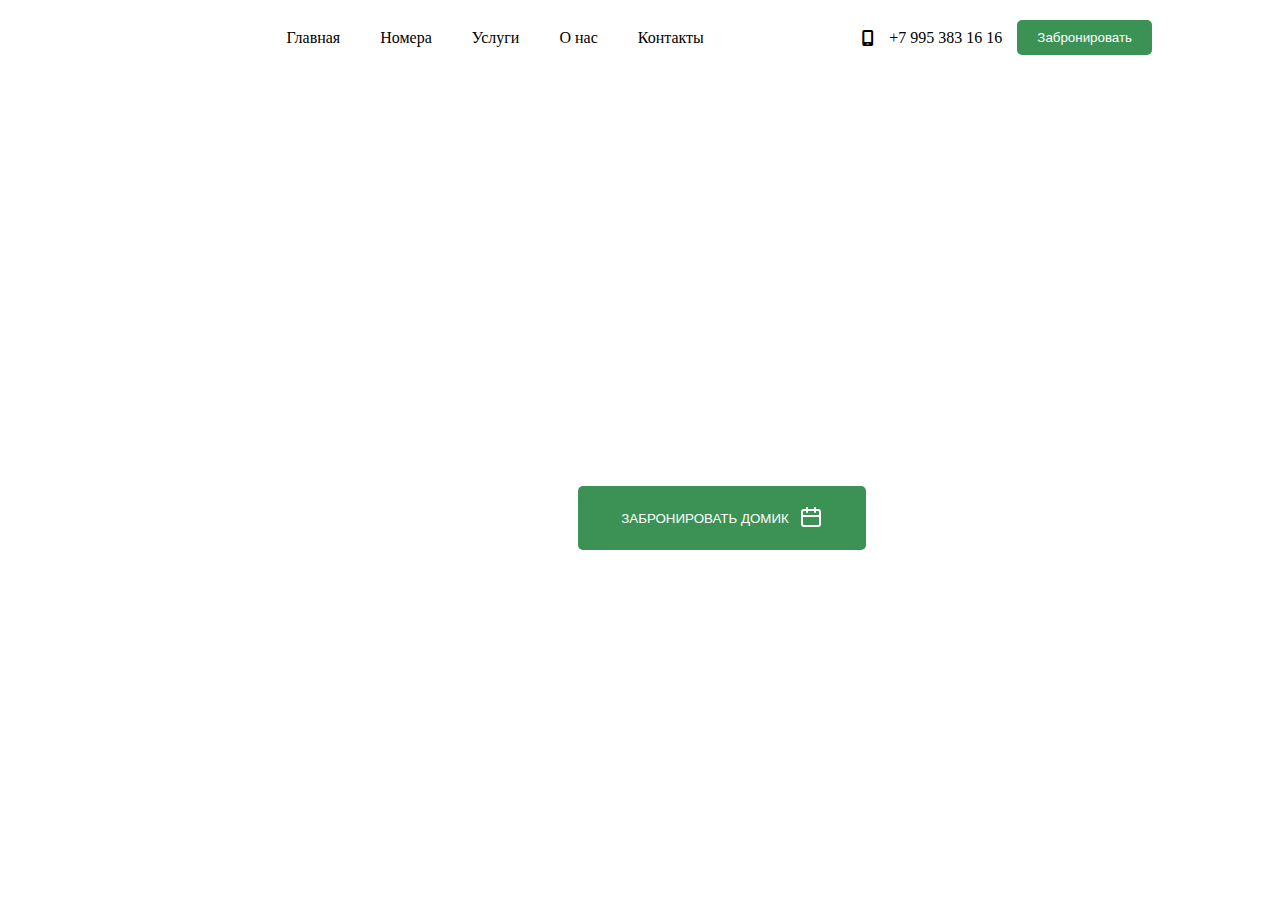
==== index.html @ e0c74c8b "create new bri-village project" ====
<!DOCTYPE html>
<html lang="en">
<head>
    <meta charset="UTF-8">
    <meta name="viewport" content="width=device-width, initial-scale=1.0">
    <link rel="stylesheet" href="style.css">
    <link rel="stylesheet" href="https://cdnjs.cloudflare.com/ajax/libs/font-awesome/6.7.2/css/all.min.css" integrity="sha512-Evv84Mr4kqVGRNSgIGL/F/aIDqQb7xQ2vcrdIwxfjThSH8CSR7PBEakCr51Ck+w+/U6swU2Im1vVX0SVk9ABhg==" crossorigin="anonymous" referrerpolicy="no-referrer" />
    <title>Document</title>
</head>
<body>
    <header>
        <div class="logo">
            <img src="./assets/images/image 3.png" alt="">
        </div>
        <ul>
           <a href=""> <li>Главная</li></a>
            <a href=""><li>Номера</li></a>
            <a href=""><li>Услуги</li></a>
            <a href=""><li>О нас</li></a>
            <a href=""><li>Контакты </li></a>
        </ul>
        <div class="number">
            <i class="fa-solid fa-mobile-screen"></i>
            <p>+7 995 383 16 16</p>
            <button>Забронировать</button>
        </div>
    </header>
    <div class="rasm">
        <h1>Глэмпинг в Казани</h1>
        <h3>на холмистых склонах в окружении соснового бора с красивым голубым небом</h3>
        <button class="btn">
            ЗАБРОНИРОВАТЬ ДОМИК
            <svg xmlns="http://www.w3.org/2000/svg" width="24" height="24" viewBox="0 0 24 24" fill="none" stroke="currentColor" stroke-width="2" stroke-linecap="round" stroke-linejoin="round">
              <rect x="3" y="4" width="18" height="16" rx="2"></rect>
              <line x1="16" y1="2" x2="16" y2="6"></line>
              <line x1="8" y1="2" x2="8" y2="6"></line>
              <line x1="3" y1="10" x2="21" y2="10"></line>
            </svg>
          </button>
    </div>
    
</body>
</html>
---- style.css ----
*{
    padding: 0;
    margin: 0;
    box-sizing: border-box;
    list-style: none;
    text-decoration: none;
}
header{
    background-color: #FFFFFF;
    display: flex;
    justify-content: space-between;
    align-items: center;
    padding: 20px 10%;
}
ul{
    display: flex;
   gap: 40px;

}
ul li{
    color: black;
}
.number{
    display: flex;
    gap: 15px;
    align-items: center;
}
.number button{
    background-color: #3B9254;
    color: white;
    border: none;
    padding: 10px 20px;
    border-radius: 5px;

}
.rasm{
    background-image: url(./assets/images/main-pic-bg.png);
    border-radius: 30px;
    background-size: cover;
    height: 700px;
    color: white;
    padding: 280px 0 0 300px;
    margin-left: 10%;
    margin-right: 10%;
}
.rasm h1{
    font-size: 60px;
    font-weight: 700;
    padding-left: 50px;
    padding-top: 20px;
}
.btn{
    background-color: #3B9254;
    border: none;
    color: white;
    border-radius: 5px;
    width: 288px;
    height: 64px;
    display: flex;
    align-items: center;
    gap: 10px;
    justify-content: center ;
    margin-top: 20px;
    margin-left: 150px;
}
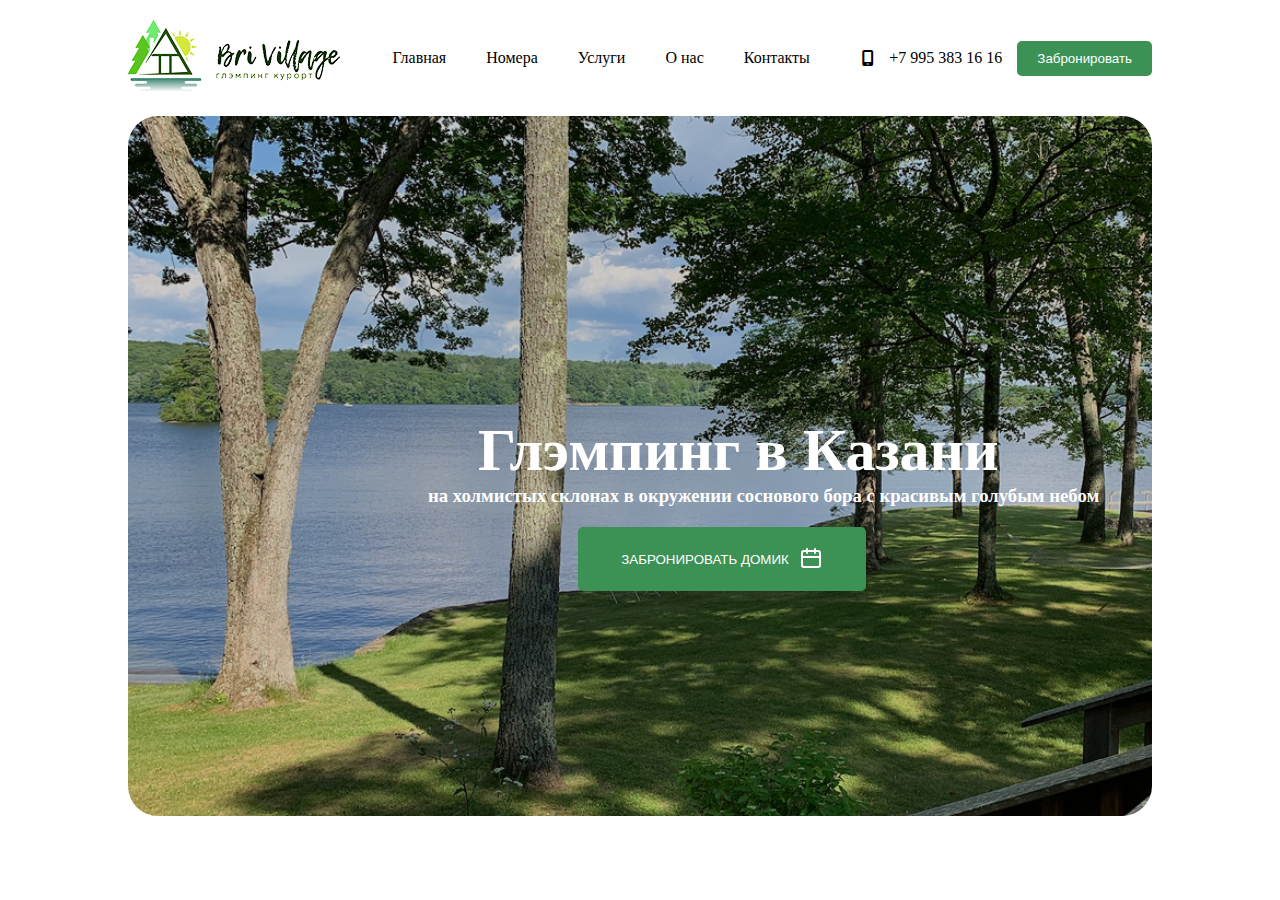
==== commit 0edeea06: "added new images" ====
--- a/index.html
+++ b/index.html
@@ -10,7 +10,7 @@
 <body>
     <header>
         <div class="logo">
-            <img src="./assets/images/image 3.png" alt="">
+            <img src="./assets/images/image 3 (1).png" alt="">
         </div>
         <ul>
            <a href=""> <li>Главная</li></a>
--- a/style.css
+++ b/style.css
@@ -34,7 +34,7 @@
 
 }
 .rasm{
-    background-image: url(./assets/images/main-pic-bg.png);
+    background-image: url(./assets/images/main-pic-bg\ \(1\).png);
     border-radius: 30px;
     background-size: cover;
     height: 700px;
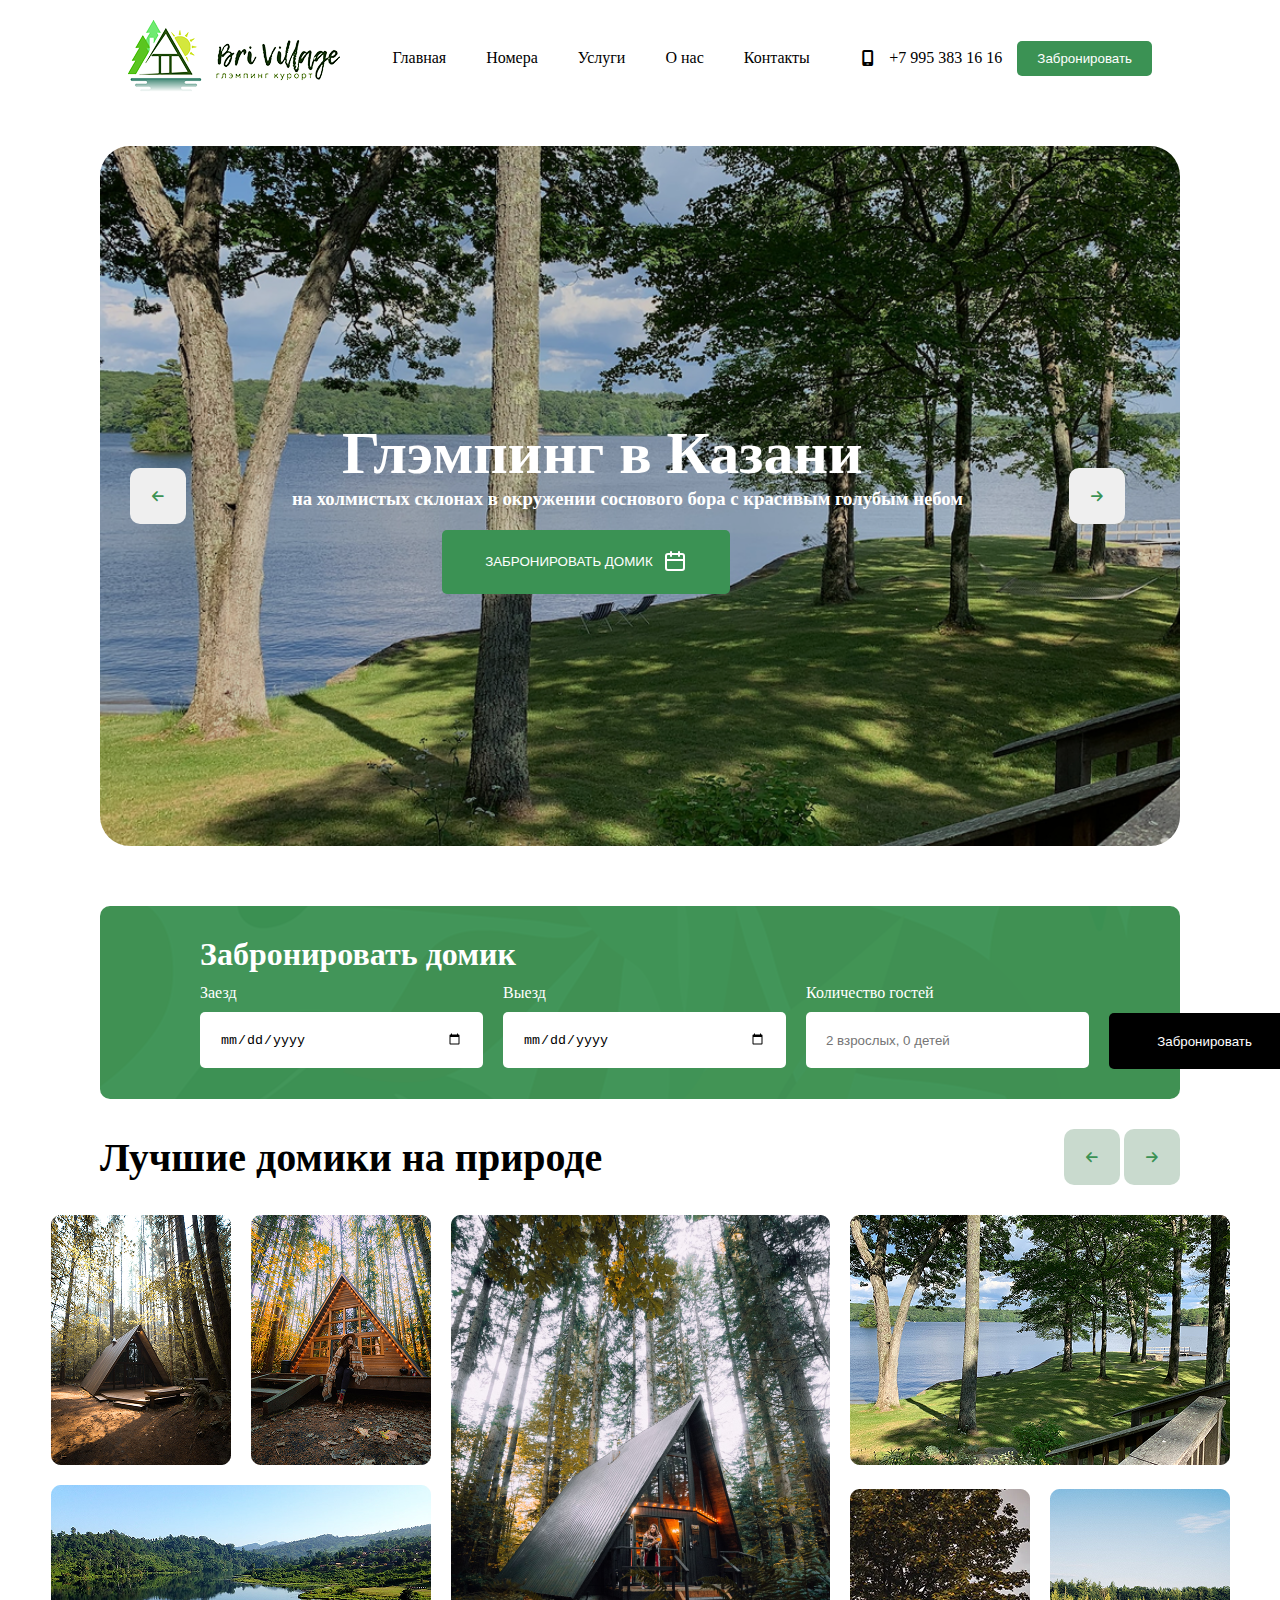
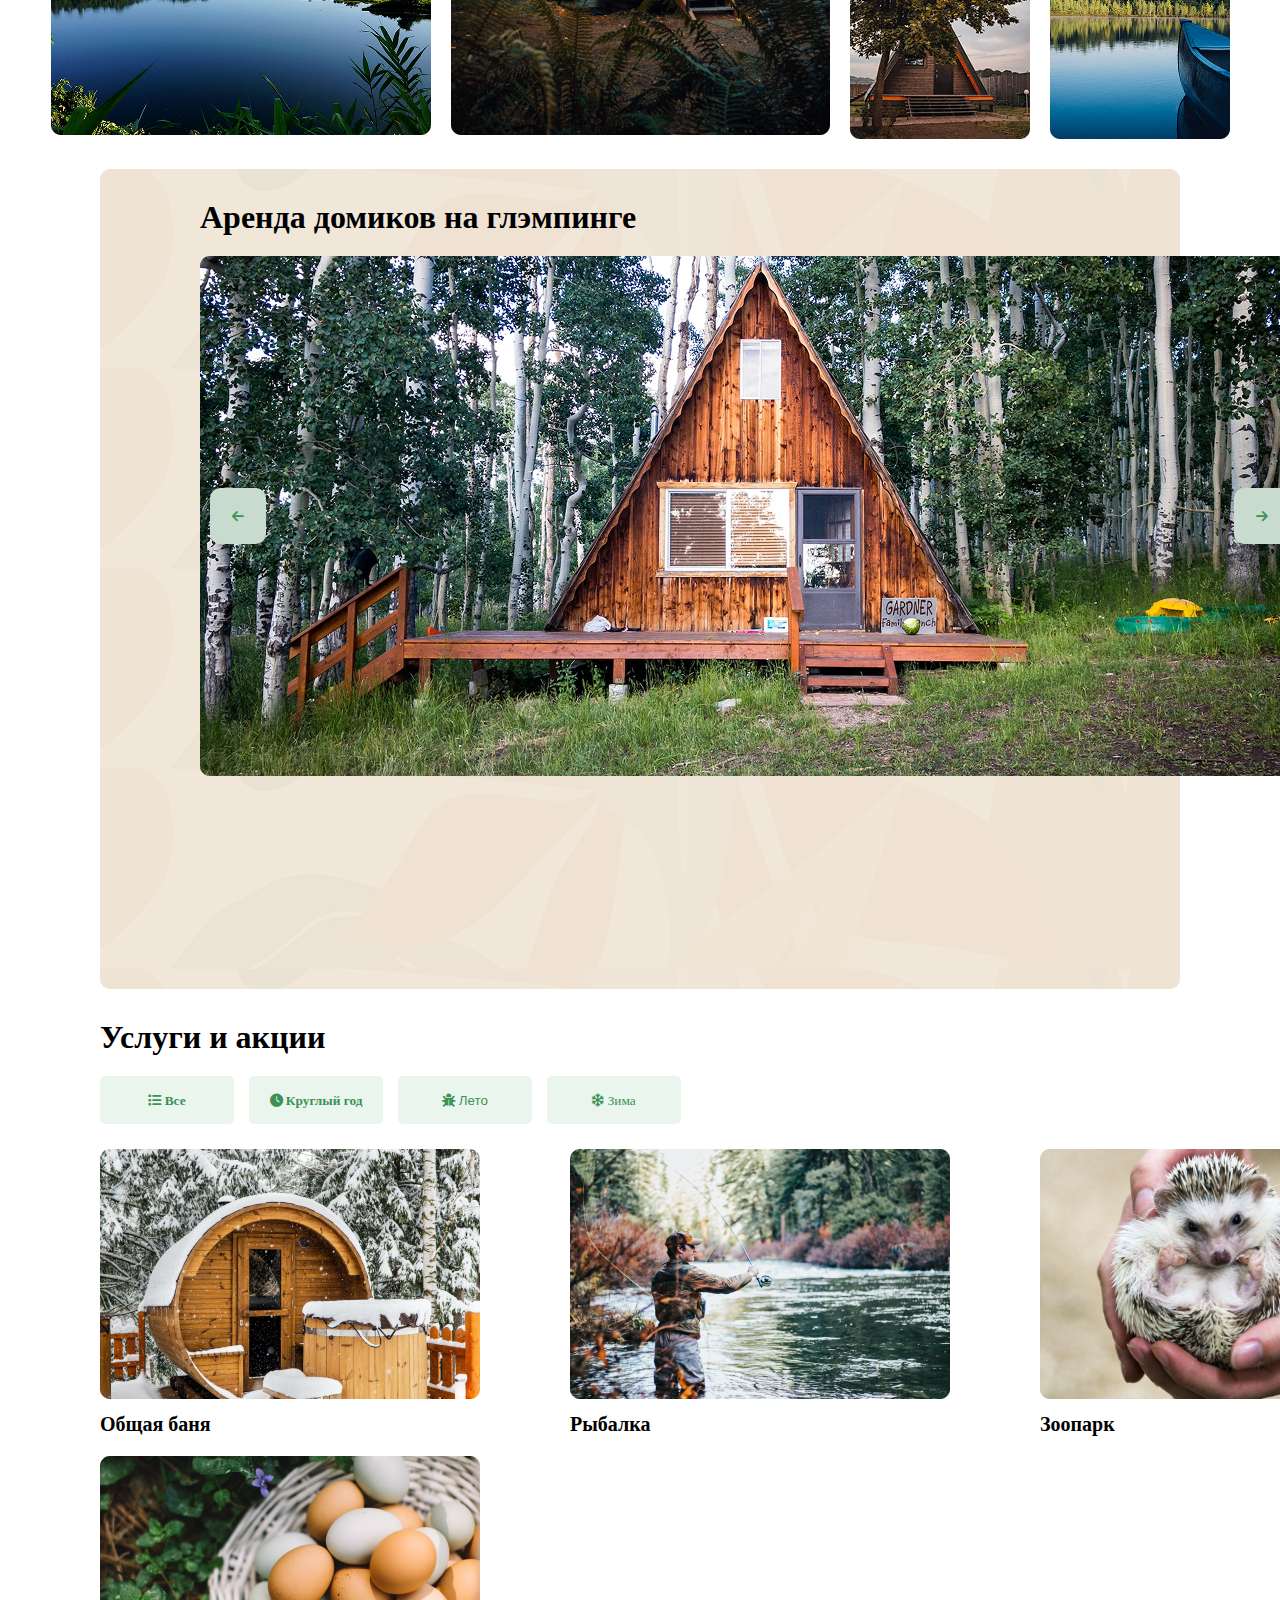
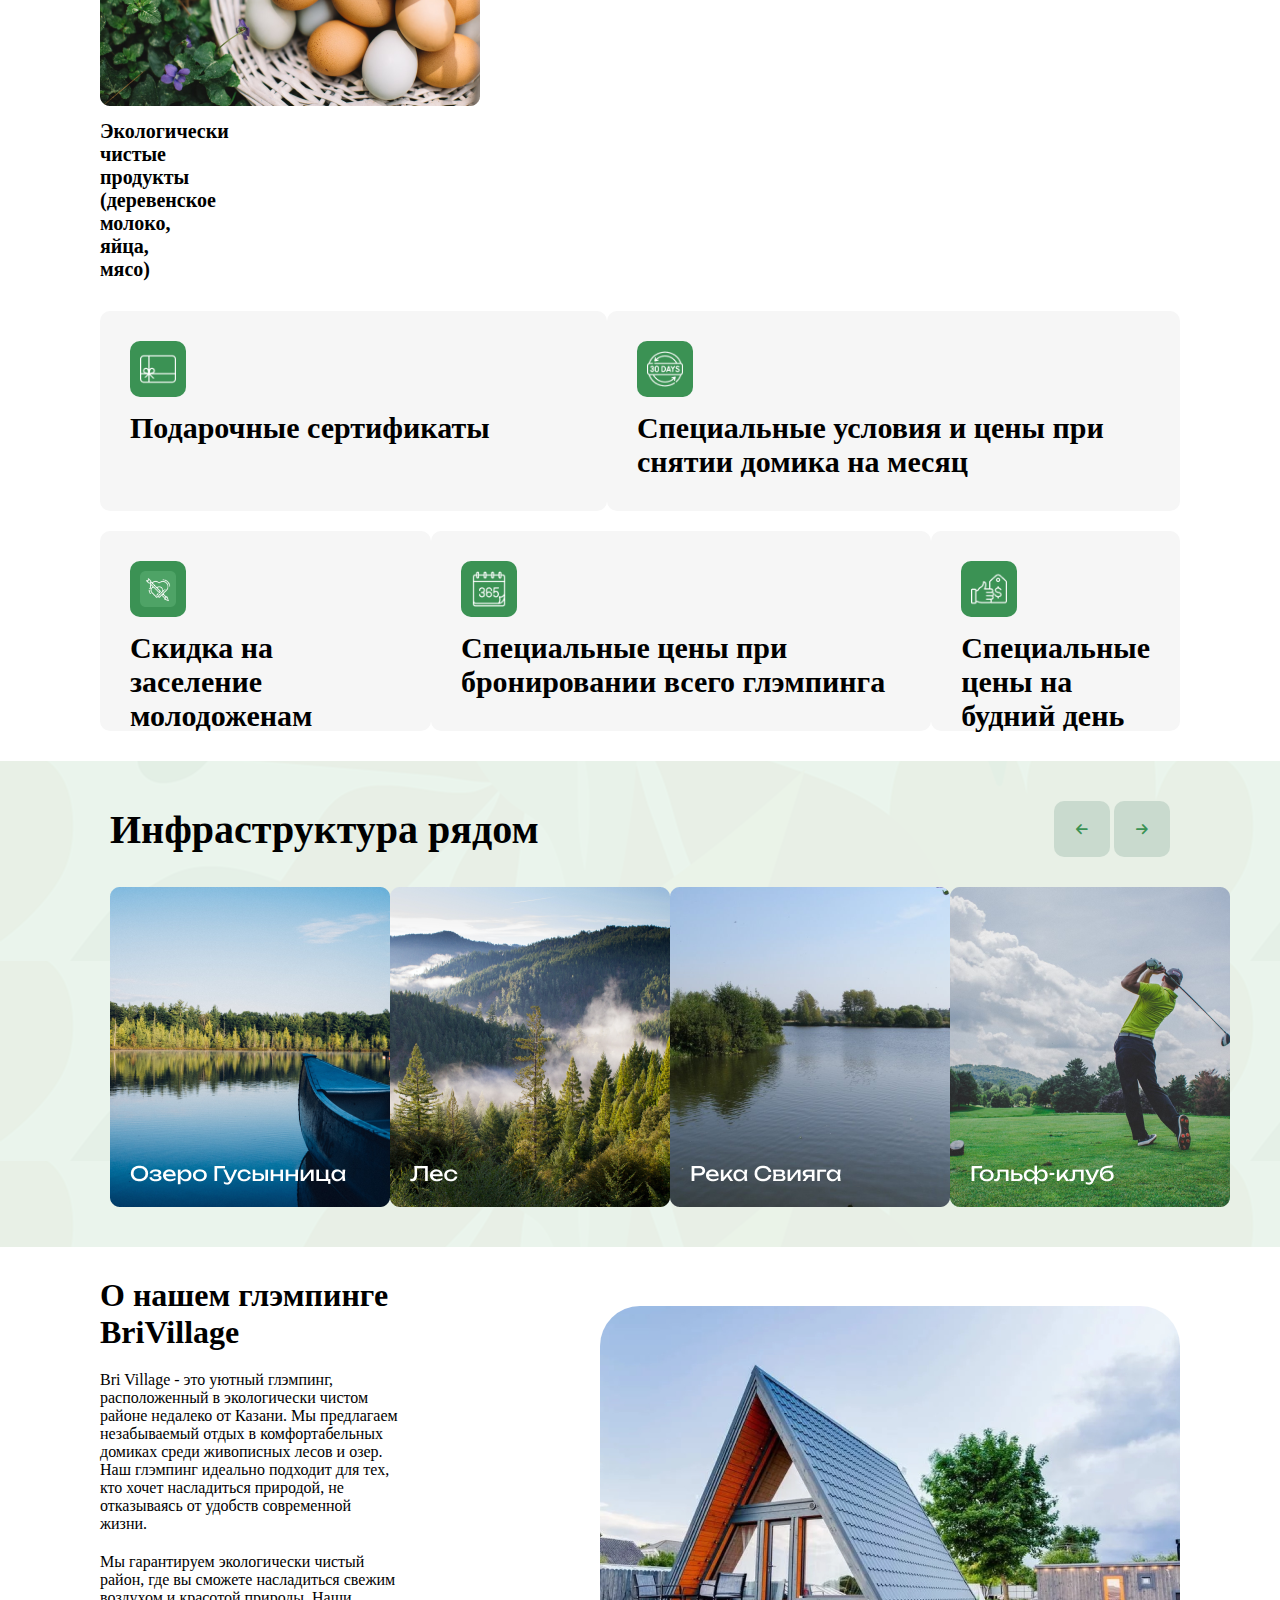
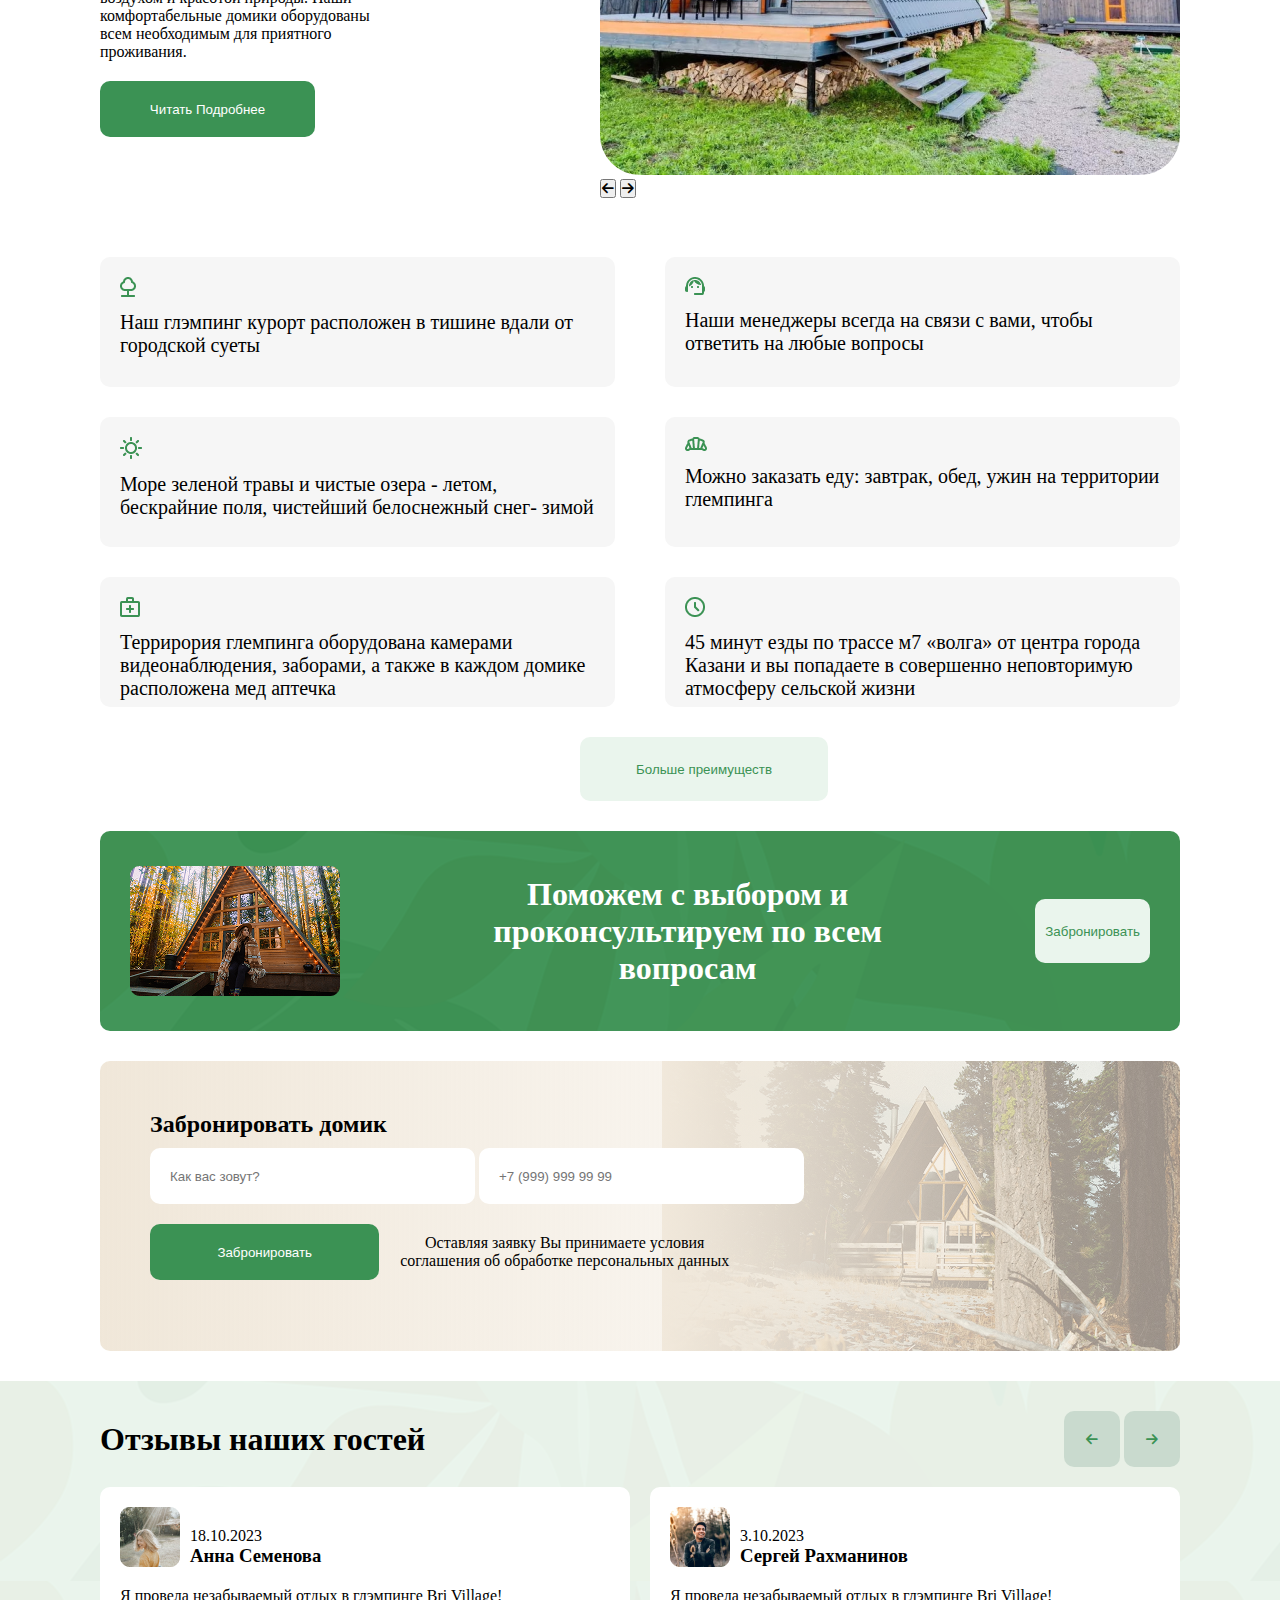
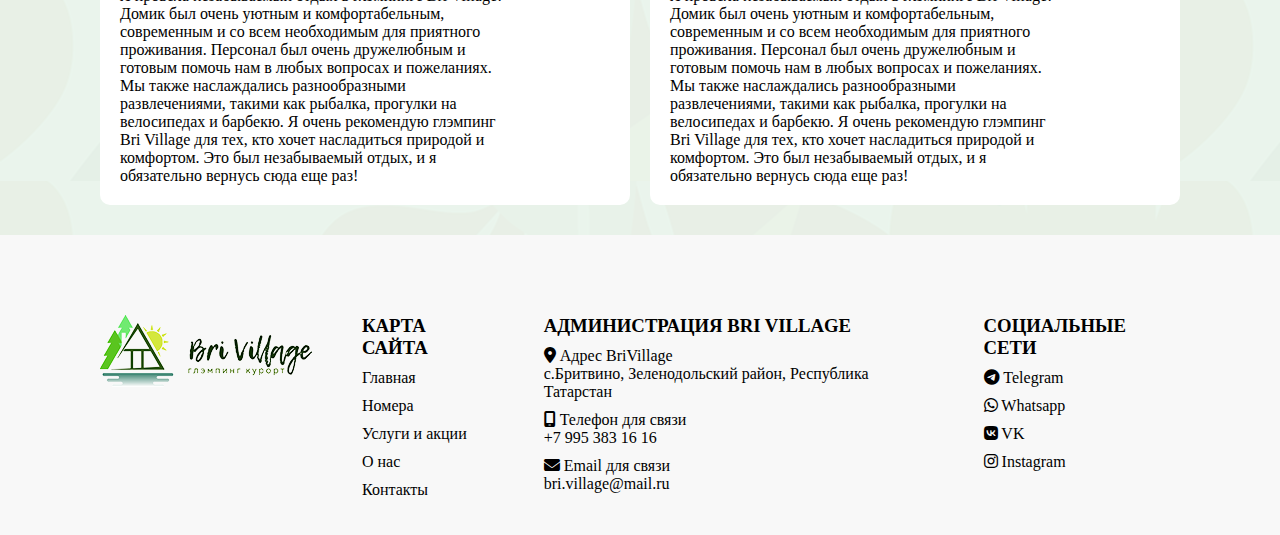
==== commit 19ce35d3: "added 4 pages" ====
--- a/index.html
+++ b/index.html
@@ -1,23 +1,37 @@
 <!DOCTYPE html>
 <html lang="en">
+
 <head>
     <meta charset="UTF-8">
     <meta name="viewport" content="width=device-width, initial-scale=1.0">
     <link rel="stylesheet" href="style.css">
-    <link rel="stylesheet" href="https://cdnjs.cloudflare.com/ajax/libs/font-awesome/6.7.2/css/all.min.css" integrity="sha512-Evv84Mr4kqVGRNSgIGL/F/aIDqQb7xQ2vcrdIwxfjThSH8CSR7PBEakCr51Ck+w+/U6swU2Im1vVX0SVk9ABhg==" crossorigin="anonymous" referrerpolicy="no-referrer" />
+    <link rel="stylesheet" href="https://cdnjs.cloudflare.com/ajax/libs/font-awesome/6.7.2/css/all.min.css"
+        integrity="sha512-Evv84Mr4kqVGRNSgIGL/F/aIDqQb7xQ2vcrdIwxfjThSH8CSR7PBEakCr51Ck+w+/U6swU2Im1vVX0SVk9ABhg=="
+        crossorigin="anonymous" referrerpolicy="no-referrer" />
     <title>Document</title>
 </head>
+
 <body>
     <header>
         <div class="logo">
             <img src="./assets/images/image 3 (1).png" alt="">
         </div>
         <ul>
-           <a href=""> <li>Главная</li></a>
-            <a href=""><li>Номера</li></a>
-            <a href=""><li>Услуги</li></a>
-            <a href=""><li>О нас</li></a>
-            <a href=""><li>Контакты </li></a>
+            <a href="">
+                <li>Главная</li>
+            </a>
+            <a href="./number.html">
+                <li>Номера</li>
+            </a>
+            <a href="./services.html">
+                <li>Услуги</li>
+            </a>
+            <a href="./about.html">
+                <li>О нас</li>
+            </a>
+            <a href="./contacts.html">
+                <li>Контакты </li>
+            </a>
         </ul>
         <div class="number">
             <i class="fa-solid fa-mobile-screen"></i>
@@ -25,19 +39,311 @@
             <button>Забронировать</button>
         </div>
     </header>
-    <div class="rasm">
-        <h1>Глэмпинг в Казани</h1>
-        <h3>на холмистых склонах в окружении соснового бора с красивым голубым небом</h3>
-        <button class="btn">
-            ЗАБРОНИРОВАТЬ ДОМИК
-            <svg xmlns="http://www.w3.org/2000/svg" width="24" height="24" viewBox="0 0 24 24" fill="none" stroke="currentColor" stroke-width="2" stroke-linecap="round" stroke-linejoin="round">
-              <rect x="3" y="4" width="18" height="16" rx="2"></rect>
-              <line x1="16" y1="2" x2="16" y2="6"></line>
-              <line x1="8" y1="2" x2="8" y2="6"></line>
-              <line x1="3" y1="10" x2="21" y2="10"></line>
-            </svg>
-          </button>
-    </div>
-    
+
+
+    <div class="nimadir">
+        <div class="rasm">
+            <button class="left"><i class="fa-solid fa-arrow-left"></i></button>
+
+            <div>
+                <h1>Глэмпинг в Казани</h1>
+                <h3>на холмистых склонах в окружении соснового бора с красивым голубым небом</h3>
+                <button class="btn">
+                    ЗАБРОНИРОВАТЬ ДОМИК
+                    <svg xmlns="http://www.w3.org/2000/svg" width="24" height="24" viewBox="0 0 24 24" fill="none"
+                        stroke="currentColor" stroke-width="2" stroke-linecap="round" stroke-linejoin="round">
+                        <rect x="3" y="4" width="18" height="16" rx="2"></rect>
+                        <line x1="16" y1="2" x2="16" y2="6"></line>
+                        <line x1="8" y1="2" x2="8" y2="6"></line>
+                        <line x1="3" y1="10" x2="21" y2="10"></line>
+                    </svg>
+                </button>
+            </div>
+
+            <button class="right"><i class="fa-solid fa-arrow-right"></i></button>
+
+        </div>
+    </div>
+    <div class="input">
+        <h1>Забронировать домик</h1>
+        <div class="inputs">
+
+            <div class="i1">
+                <p>Заезд</p>
+                <input type="date" name="" id="">
+            </div>
+            <div class="i2">
+                <p>Bыезд</p>
+                <input type="date" name="" id="">
+            </div>
+            <div class="i3">
+                <p>Количество гостей</p>
+                <input type="text" placeholder="2 взрослых, 0 детей" name="" id="">
+
+            </div>
+            <div class="button">
+                <button>Забронировать</button>
+            </div>
+
+        </div>
+    </div>
+    <div class="text">
+        <h1>Лучшие домики на природе</h1>
+        <div class="cards">
+            <button class="left1"><i class="fa-solid fa-arrow-left"></i></button>
+            <button class="right1"><i class="fa-solid fa-arrow-right"></i></button>
+        </div>
+
+    </div>
+    <div class="images">
+        <div class="first">
+            <div class="two">
+                <img src="./assets/images/Rectangle 2 (10).png" alt="">
+                <img src="./assets/images/Rectangle 2 (1).png" alt="">
+            </div>
+            <div class="two2">
+                <img src="./assets/images/Rectangle 2 (2).png" alt="">
+            </div>
+        </div>
+        <div class="second">
+            <img src="./assets/images/Photo (6).png" alt="">
+        </div>
+        <div class="third">
+            <img src="./assets/images/Rectangle 2 (3).png" alt="">
+            <div class="two1">
+                <img src="./assets/images/Rectangle 2 (4).png" alt="">
+                <img src="./assets/images/Rectangle 2 (5).png" alt="">
+            </div>
+        </div>
+    </div>
+    <div class="rent">
+        <h1>Аренда домиков на глэмпинге</h1>
+        <div class="house">
+            <button class="left1"><i class="fa-solid fa-arrow-left"></i></button>
+            <button class="right1"><i class="fa-solid fa-arrow-right"></i></button>
+        </div>
+    </div>
+    <div class="services">
+        <h1>Услуги и акции</h1>
+        <div class="tabs">
+            <div>
+                <button><i class="fa-solid fa-list"> Все</i></button>
+                <button><i class="fa-solid fa-clock"> Круглый год</i></button>
+                <button><i class="fa-solid fa-bug"></i> Лето</button>
+                <button><i class="fa-regular fa-snowflake"> Зима</i></button>
+            </div>
+        </div>
+        <div class="photos">
+            <div class="bir">
+                <img src="./assets/images/Photo (1).png" alt="">
+                <h3>Общая баня</h3>
+            </div>
+            <div class="ikki">
+                <img src="./assets/images/Photo (2).png" alt="">
+                <h3>Рыбалка</h3>
+            </div>
+            <div class="uch">
+                <img src="./assets/images/Photo (3).png" alt="">
+                <h3>Зоопарк</h3>
+            </div>
+
+        </div>
+        <div class="tort">
+            <img src="./assets/images/Photo (4).png" alt="">
+            <h3>Экологически чистые продукты (деревенское молоко, яйца, мясо)</h3>
+        </div>
+    </div>
+    <div class="boxes">
+        <div class="box1">
+            <div class="box2">
+                <img src="./assets/images/Mask group (6).png" alt="">
+                <h2>Подарочные сертификаты</h2>
+            </div>
+            <div class="box3">
+                <img src="./assets/images/Mask group (5).png" alt="">
+                <h2>Специальные условия и цены при снятии домика на месяц</h2>
+            </div>
+        </div>
+        <div class="box4">
+            <div class="box5">
+                <img src="./assets/images/Frame 73.png" alt="">
+                <h2>Скидка на заселение молодоженам</h2>
+            </div>
+            <div class="box6">
+                <img src="./assets/images/Mask group (7).png" alt="">
+                <h2>Специальные цены при бронировании всего глэмпинга</h2>
+            </div>
+            <div class="box7">
+                <img src="./assets/images/Mask group (8).png" alt="">
+                <h2>Специальные цены на будний день</h2>
+            </div>
+        </div>
+    </div>
+    <div class="main">
+        <div class="text">
+            <h1>Инфраструктура рядом</h1>
+            <div class="cards">
+                <button class="left1"><i class="fa-solid fa-arrow-left"></i></button>
+                <button class="right1"><i class="fa-solid fa-arrow-right"></i></button>
+            </div>
+        </div>
+        <div class="pictures">
+            <img src="./assets/images/Озеро Гусынница.png" alt="">
+            <img src="./assets/images/Frame 200.png" alt="">
+            <img src="./assets/images/Frame 201.png" alt="">
+            <img src="./assets/images/Frame 202.png" alt="">
+        </div>
+    </div>
+    <div class="about">
+        <div class="text11">
+            <h1>О нашем глэмпинге BriVillage</h1>
+            <p>Bri Village - это уютный глэмпинг, расположенный в экологически чистом районе недалеко от Казани. Мы
+                предлагаем незабываемый отдых в комфортабельных домиках среди живописных лесов и озер. Наш глэмпинг
+                идеально подходит для тех, кто хочет насладиться природой, не отказываясь от удобств современной
+                жизни.</p>
+            <p>
+                Мы гарантируем экологически чистый район, где вы сможете насладиться свежим воздухом и красотой
+                природы. Наши комфортабельные домики оборудованы всем необходимым для приятного проживания.
+            </p>
+            <button>Читать Подробнее</button>
+        </div>
+        <div class="back">
+            <img src="./assets/images/Photo.png" alt="">
+            <button class=""><i class="fa-solid fa-arrow-left"></i></button>
+            <button class=""><i class="fa-solid fa-arrow-right"></i></button>
+        </div>
+    </div>
+    </div>
+    <div class="advantages">
+        <div class="leaf">
+            <div class="Vector">
+                <img src="./assets/images/Vector.png" alt="">
+                <h2>Наш глэмпинг курорт расположен в тишине вдали от городской суеты</h2>
+            </div>
+            <div class="Vector1">
+                <img src="./assets/images/Vector (3).png" alt="">
+                <h2>Наши менеджеры всегда на связи с вами, чтобы ответить на любые вопросы</h2>
+            </div>
+        </div>
+        <div class="sun">
+            <div class="Vector2">
+                <img src="./assets/images/Vector (1).png" alt="">
+                <h2>Море зеленой травы и чистые озера - летом,
+                    бескрайние поля, чистейший белоснежный снег- зимой</h2>
+            </div>
+            <div class="Vector3">
+                <img src="./assets/images/Vector (4).png" alt="">
+                <h2>Можно заказать еду: завтрак, обед, ужин на территории глемпинга</h2>
+            </div>
+        </div>
+        <div class="camera">
+            <div class="Vector4">
+                <img src="./assets/images/Vector (2).png" alt="">
+                <h2>Террирория глемпинга оборудована камерами видеонаблюдения, заборами, а также в
+                    каждом домике расположена мед аптечка</h2>
+            </div>
+            <div class="Vector5">
+                <img src="./assets/images/Vector (5).png" alt="">
+                <h2>45 минут езды по трассе м7 «волга» от центра города Казани и вы попадаете в совершенно неповторимую
+                    атмосферу сельской жизни</h2>
+            </div>
+        </div>
+        <button>Больше преимуществ</button>
+    </div>
+    <div class="book">
+        <img src="./assets/images/Rectangle 2 (7).png" alt="">
+        <h1>Поможем с выбором и проконсультируем по всем вопросам</h1>
+        <button>Забронировать</button>
+    </div>
+    <div class="bookhome">
+        <h2>Забронировать домик</h2>
+        <input type="text" placeholder="Как вас зовут?">
+        <input type="text" placeholder="+7 (999) 999 99 99">
+        <div class="input1">
+            <button>Забронировать</button>
+            <p>Оставляя заявку Вы принимаете условия соглашения об обработке
+                персональных данных</p>
+        </div>
+    </div>
+    <div>
+
+    </div>
+   <div class="people">
+    <div class="people1">
+        <div class="comments">
+            <h1>Отзывы наших гостей</h1>
+            <div class="cards">
+                <button class="left1"><i class="fa-solid fa-arrow-left"></i></button>
+                <button class="right1"><i class="fa-solid fa-arrow-right"></i></button>
+            </div>
+        </div>
+        <div class="comment">
+            <div class="girl1">
+                <div class="girl">
+                    <img src="./assets/images/Avatar (1).png" alt="">
+                    <div>
+                        <p>18.10.2023</p>
+                        <h3>Анна Семенова</h6>
+                    </div>
+                </div>
+                <p>Я провела незабываемый отдых в глэмпинге Bri Village! Домик был очень уютным и комфортабельным,
+                    современным и со всем необходимым для приятного проживания. Персонал был очень дружелюбным и готовым
+                    помочь нам в любых вопросах и пожеланиях. Мы также наслаждались разнообразными развлечениями, такими как
+                    рыбалка, прогулки на велосипедах и барбекю. Я очень рекомендую глэмпинг Bri Village для тех, кто хочет
+                    насладиться природой и комфортом. Это был незабываемый отдых, и я обязательно вернусь сюда еще раз!</p>
+            </div>
+            <div class="boy">
+                <div class="boy1">
+                    <img src="./assets/images/Avatar.png" alt="">
+                    <div>
+                        <p>3.10.2023</p>
+                        <h3>Сергей Рахманинов</h6>
+                    </div>
+                </div>
+                <p>Я провела незабываемый отдых в глэмпинге Bri Village! Домик был очень уютным и комфортабельным,
+                    современным и со всем необходимым для приятного проживания. Персонал был очень дружелюбным и готовым
+                    помочь нам в любых вопросах и пожеланиях. Мы также наслаждались разнообразными развлечениями, такими как
+                    рыбалка, прогулки на велосипедах и барбекю. Я очень рекомендую глэмпинг Bri Village для тех, кто хочет
+                    насладиться природой и комфортом. Это был незабываемый отдых, и я обязательно вернусь сюда еще раз!</p>
+            </div>
+        </div>
+    </div>
+   </div>
+   <footer >
+    <div>
+        <img src="./assets/images/image 3 (1).png" alt="">
+    </div>
+    <div class="map">
+        <h3>КАРТА САЙТА</h3>
+        <p>Главная</a>
+        <p>Номера</a>
+        <p>Услуги и акции</a>
+        <p>О нас</a><br>
+        <p>Контакты</a>
+    </div>
+    <div class="contacts">
+        <h3>АДМИНИСТРАЦИЯ BRI VILLAGE</h3>
+       <div>
+        <p> <i class="fa-solid fa-location-dot"></i> Адрес BriVillage</p>
+         <p>c.Бритвино, Зеленодольский район, Республика Татарстан</p>
+       </div>
+       <div>
+        <p> <i class="fa-solid fa-mobile-screen"></i> Телефон для связи</p>
+        <p>+7 995 383 16 16</p>
+       </div>
+        <div>
+            <p> <i class="fa-solid fa-envelope"></i> Email для связи</p>
+        <p>bri.village@mail.ru</p>
+        </div>
+    </div>
+    <div class="social-links">
+        <h3>СОЦИАЛЬНЫЕ СЕТИ</h3>
+        <p > <i class="fa-brands fa-telegram"></i> Telegram</a>
+        <p> <i class="fa-brands fa-whatsapp"></i> Whatsapp</a>
+        <p ><i class="fa-brands fa-vk"></i> VK</a>
+        <p><i class="fa-brands fa-instagram"></i> Instagram</a>
+    </div>
+</footer>
 </body>
+
 </html>--- a/style.css
+++ b/style.css
@@ -1,31 +1,36 @@
-*{
+* {
     padding: 0;
     margin: 0;
     box-sizing: border-box;
     list-style: none;
     text-decoration: none;
 }
-header{
+
+header {
     background-color: #FFFFFF;
     display: flex;
     justify-content: space-between;
     align-items: center;
     padding: 20px 10%;
 }
-ul{
-    display: flex;
-   gap: 40px;
-
-}
-ul li{
+
+ul {
+    display: flex;
+    gap: 40px;
+
+}
+
+ul li {
     color: black;
 }
-.number{
+
+.number {
     display: flex;
     gap: 15px;
     align-items: center;
 }
-.number button{
+
+.number button {
     background-color: #3B9254;
     color: white;
     border: none;
@@ -33,23 +38,31 @@
     border-radius: 5px;
 
 }
-.rasm{
-    background-image: url(./assets/images/main-pic-bg\ \(1\).png);
+
+.nimadir{
+    padding: 30px 100px;
+}
+
+.rasm {
+    background-image: url(./assets/images/main-pic-bg.png);
     border-radius: 30px;
     background-size: cover;
     height: 700px;
     color: white;
-    padding: 280px 0 0 300px;
-    margin-left: 10%;
-    margin-right: 10%;
-}
-.rasm h1{
+    display: flex;
+    align-items: center;
+    justify-content: space-between;
+    padding: 0 30px;
+}
+
+.rasm h1 {
     font-size: 60px;
     font-weight: 700;
     padding-left: 50px;
     padding-top: 20px;
 }
-.btn{
+
+.btn {
     background-color: #3B9254;
     border: none;
     color: white;
@@ -57,9 +70,514 @@
     width: 288px;
     height: 64px;
     display: flex;
+    justify-content: center;
     align-items: center;
     gap: 10px;
-    justify-content: center ;
+    /* padding: 10px 20px; */
     margin-top: 20px;
     margin-left: 150px;
 }
+
+.left {
+    width: 56px;
+    height: 56px;
+    border: none;
+    border-radius: 10px;
+    color: #3B9254;
+    margin-right: px;
+}
+
+.right {
+    width: 56px;
+    height: 56px;
+    border: none;
+    border-radius: 10px;
+    color: #3B9254;
+    margin-right: 25px;
+}
+.i3 input{
+    color: #3B9254;
+}
+.input{
+    padding: 30px 100px;
+    background-color: #3B9254;
+}
+.button button{
+    width: 191px;
+    height: 56px;
+   border: none;
+    background-color:black;
+    color: white;
+    border-radius: 5px;
+    margin-top: 30px;
+}
+.input h1{
+    margin-bottom: 10px;
+}
+.inputs input{
+    width: 283px;
+    height: 56px;
+    border: none;
+    border-radius: 5px;
+    padding: 20px;
+    margin-top: 10px;
+}
+.inputs{
+    display: flex;
+    align-items: center;
+    gap: 20px;
+}
+.input{
+    color: #FFFFFF;
+    margin: 30px 100px;
+    border-radius: 10px;
+    background-image: url(./assets/images/Asset\ 1\ 1.png);
+}
+.left1{
+    width: 56px;
+    height: 56px;
+    border: none;
+    border-radius: 10px;
+    background-color: #C9DACE;
+    color: #3B9254;
+    transition: all 0.5s;
+}
+.left1:hover{
+    background-color: #3B9254;
+    color: white;
+}
+.right1{
+    width: 56px;
+    height: 56px;
+    border: none;
+    border-radius: 10px;
+    background-color: #C9DACE;
+    color: #3B9254;
+    transition: all 0.5s;
+}
+.right1:hover{
+    background-color: #3B9254;
+    color: white;
+}
+.text{
+ margin: 30px 100px;
+ display: flex;
+ align-items: center;
+ justify-content: space-between;
+}
+.text h1{
+    font-size: 40px;
+    font-weight: 700;
+}
+.images{
+    display: flex;
+    align-items: center;
+    justify-content: center;
+    gap: 20px;
+    margin: 30px 100px;
+}
+.two{
+    display: flex;
+    gap: 20px;
+}
+.two2{
+    padding-top:20px ;
+}
+.two1{
+    display: flex;
+    gap: 20px;
+    padding-top:20px ;
+}
+.rent{
+    height: 820px;
+    background-image: url(./assets/images/Asset\ 1\ 1.png);
+    background-color:#F0E7D9;
+    border-radius: 10px;
+    margin: 30px 100px;
+    padding: 30px 100px;
+}
+.house{
+    background-image: url(./assets/images/Rectangle\ 2\ \(6\).png);
+    background-size: cover;
+    width: 1100px;
+    height: 520px;
+    margin-top: 20px;
+    display: flex;
+    align-items: center;
+    justify-content: space-between;
+    padding: 0 10px;
+}
+.services{
+  margin: 30px 100px;
+  
+}
+.tabs button{
+    width: 134px;
+    height: 48px;
+    border: none;
+    background-color:#EAF5ED;
+    color: #3B9254;
+    border-radius: 5px;
+    margin-top: 20px;
+    transition: all 0.5s;
+}
+.tabs div{
+    display: flex;
+    gap: 15px;
+}
+.tabs button:hover{
+    background-color: #3B9254;
+    color:  #EAF5ED;    
+} 
+.photos{
+    display: flex;
+    gap: 90px;
+    margin-top: 25px;
+}
+.photos h3{
+    font-size: 20px;
+    font-weight: 700;
+    margin-top: 10px;
+}
+.tort{
+    margin-top: 20px;
+}
+.tort h3{
+    font-size: 20px;
+    font-weight: 700;
+    margin-top: 10px;
+    margin-right: 1000px;
+}
+.boxes img{
+    width: 56px;
+    height: 56px;
+    background-color: #3B9254;
+    padding: 10px;
+    border-radius: 10px;
+}
+.box1{
+    display: flex;
+    justify-content: space-between;
+    align-items: center;
+}
+.boxes{
+    /* display: flex;
+    align-items: center;
+    justify-content: space-between; */
+    margin: 30px 100px;
+    
+}
+.boxes h2{
+    font-size: 30px;
+    font-weight: 700;
+    margin-top: 10px;
+}
+.box2{
+    width: 600px;
+    height: 200px;
+    background-color: #F6F6F6;
+    border-radius: 10px;
+    padding: 30px;
+}
+.box3{
+    width: 680px;
+    height: 200px;
+    background-color: #F6F6F6;
+    border-radius: 10px;
+    padding: 30px;
+}
+.box4{
+    display: flex;
+    justify-content: space-between;
+    align-items: center;
+    margin-top: 20px;
+}
+.box5{
+    width: 380px;
+    height: 200px;
+    background-color: #F6F6F6;
+    border-radius: 10px;
+    padding: 30px;
+}
+.box6{
+    width: 580px;
+    height: 200px;
+    background-color: #F6F6F6;
+    border-radius: 10px;
+    padding: 30px;
+}
+.box7{
+    width: 280px;
+    height: 200px;
+    background-color: #F6F6F6;
+    border-radius: 10px;
+    padding: 30px;
+}
+.main{
+    background-image: url(./assets/images/Asset\ 1\ 1.png);
+    background-color: #EAF5ED;
+    padding: 10px;
+}
+.pictures{
+    display: flex;
+    align-items: center;
+    justify-content: space-between;
+    margin: 30px 100px;
+}
+
+.text11{
+    margin-right: 200px;
+    margin-bottom: 90px;
+}
+.about{
+    display: flex;
+    align-items: center;
+    /* justify-content: space-between; */
+    margin: 30px 100px;
+    /* gap: 20px; */
+}
+.back img{
+    /* width: 560px;
+    height: 460px; */
+    border-radius: 40px;
+}
+.text11 :nth-child(2){
+    margin-top: 20px;
+}
+.text11 :nth-child(3){
+    margin-top: 20px;
+}
+.text11 :nth-child(4){
+    margin-top: 20px;
+    border: none;
+    border-radius: 10px;
+    background-color: #3B9254;
+    color: white;
+    width: 215px;
+    height: 56px;
+}
+.leaf{
+    display: flex;
+    align-items: center;
+    /* justify-content: space-between; */
+    margin: 30px 100px;
+    gap: 50px;
+}
+.Vector {
+    background-color: #F6F6F6;
+    border-radius:10px ;
+    width: 580px;
+    height: 130px;
+    padding: 20px;
+}
+.Vector h2 {
+    font-size: 20px;
+    font-weight: 300;
+    margin-top: 10px;
+}
+.Vector1{
+    background-color: #F6F6F6;
+    border-radius:10px ;
+    width: 580px;
+    height: 130px;
+    padding: 20px;
+}
+.Vector1 h2 {
+    font-size: 20px;
+    font-weight: 300;
+    margin-top: 10px;
+}
+.sun{
+    display: flex;
+    align-items: center;
+    /* justify-content: space-between; */
+    margin: 30px 100px;
+    gap: 50px;
+}
+.Vector2{
+    background-color: #F6F6F6;
+    border-radius:10px ;
+    width: 580px;
+    height: 130px;
+    padding: 20px;
+}
+.Vector2 h2 {
+    font-size: 20px;
+    font-weight: 300;
+    margin-top: 10px;
+}
+.Vector3{
+    background-color: #F6F6F6;
+    border-radius:10px ;
+    width: 580px;
+    height: 130px;
+    padding: 20px;
+}
+.Vector3 h2 {
+    font-size: 20px;
+    font-weight: 300;
+    margin-top: 10px;
+}
+.camera{
+    display: flex;
+    align-items: center;
+    /* justify-content: space-between; */
+    gap: 50px;
+    margin: 30px 100px;
+}
+.Vector4{
+    background-color: #F6F6F6;
+    border-radius:10px ;
+    width: 580px;
+    height: 130px;
+    padding: 20px;
+}
+.Vector4 h2 {
+    font-size: 20px;
+    font-weight: 300;
+    margin-top: 10px;
+}
+.Vector5{
+    background-color: #F6F6F6;
+    border-radius:10px ;
+    width: 580px;
+    height: 130px;
+    padding: 20px;
+}
+.Vector5 h2 {
+    font-size: 20px;
+    font-weight: 300;
+    margin-top: 10px;
+}
+.advantages button{
+    width: 248px;
+    height: 64px;
+    border: none;
+    border-radius: 10px;
+    background-color: #EAF5ED;
+    color: #3B9254;
+    margin-left: 580px;
+}
+.book{
+    display: flex;
+    align-items: center;
+    justify-content: space-between;
+    margin: 30px 100px;
+    height: 200px;
+    padding: 30px;
+    color: white;
+    gap: 100px;
+    text-align: center;
+    background-image: url(./assets/images/Asset\ 1\ 1.png);
+    border-radius: 10px;
+    background-color: #3B9254;
+}
+.book button{
+    width: 200px;
+    height: 64px;
+    border: none;
+    border-radius: 10px;
+    background-color: #EAF5ED;
+    color: #3B9254;
+}
+.bookhome{
+    margin: 30px 100px;
+    background:linear-gradient(to right, #F0E7D9 , rgba(255, 255, 255, 0.1) ), url(./assets/images/Rectangle\ 35.png);
+    background-repeat: no-repeat;
+    background-position: right;
+    height: 290px;
+    border-radius: 10px;
+    padding: 50px;
+}
+.bookhome input{
+    width: 325px;
+    height: 56px;
+    border: none;
+    border-radius: 10px;
+    padding: 20px;
+    margin-top: 10px;
+}
+.input1 button{
+    width: 425px;
+    height: 56px;
+    border: none;
+    border-radius: 10px;
+    color: #ffffff;
+    background-color: #3B9254;
+}
+.input1{
+    display: flex;
+    align-items: center;
+    /* justify-content: space-between; */
+    gap: 20px;
+    margin-top: 20px;
+}
+.input1 p{
+    text-align: center;
+    padding-right: 400px;
+}
+.people{
+    background-color: #EAF5ED;
+    background-image: url(./assets/images/Asset\ 1\ 1.png);
+    width: 100%;
+}
+.people1{
+    padding: 30px 100px;
+}
+.comments{
+    display: flex;
+    align-items: center;
+    justify-content: space-between;
+}
+.comment{
+    display: flex;
+    align-items: center;
+    gap: 20px;
+    margin-top: 20px;
+}
+.girl{
+    display: flex;
+    align-items: center;
+    gap: 10px;
+}
+.girl1 p{
+    margin-top: 20px;
+    margin-right: 100px;
+}
+.girl1{
+    background-color: white;
+    border-radius: 10px;
+    padding: 20px;
+}
+.boy{
+    background-color: white;
+    border-radius: 10px;
+    padding: 20px;
+}
+.boy p{
+    margin-top: 20px;
+    margin-right: 100px;
+}
+.boy1{
+    display: flex;
+    align-items: center;
+}
+.boy div{
+    gap:  10px;
+}
+footer  {
+    display: flex;
+    gap: 50px;
+    background-color: #F8F8F8;
+    height: 300px;
+    padding: 80px 100px;
+}
+.contacts div{
+    margin-top: 10px;
+}
+.map p{
+    margin-top: 10px;
+}
+.social-links p{
+    margin-top: 10px;
+}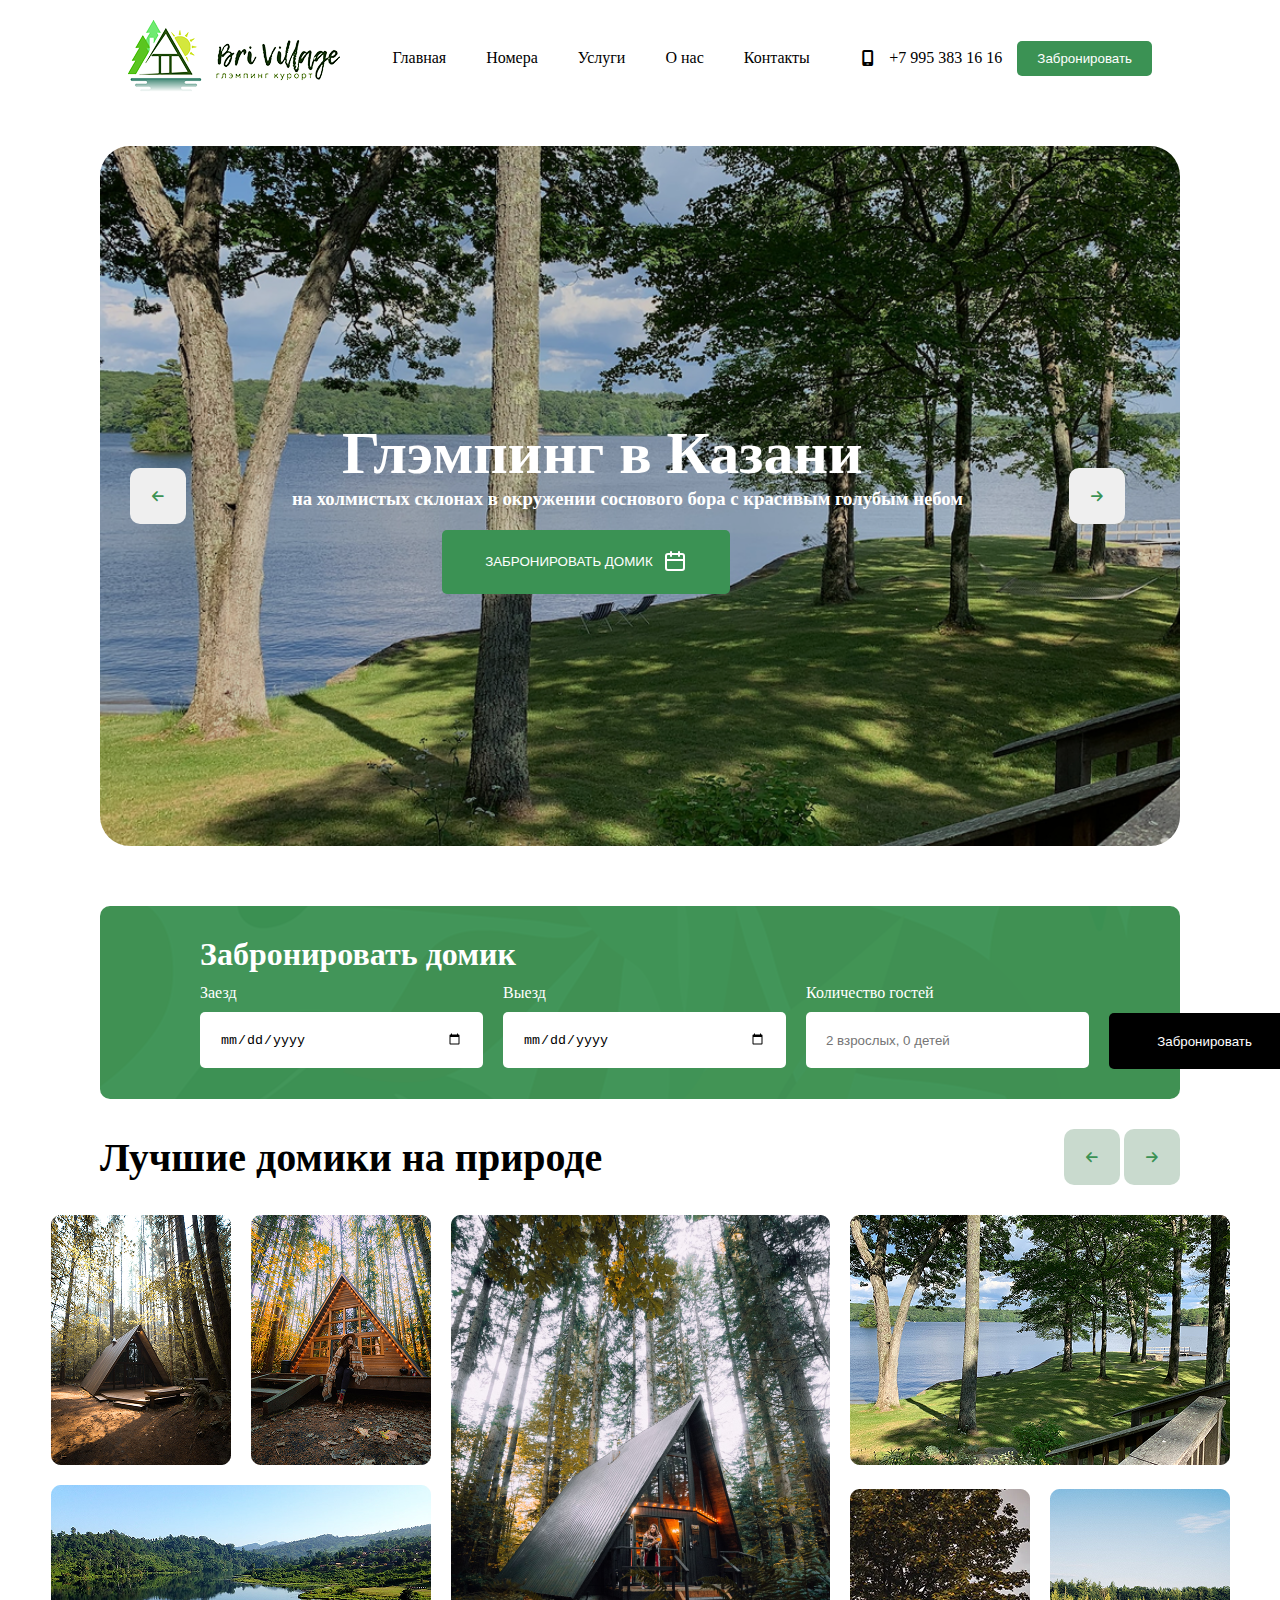
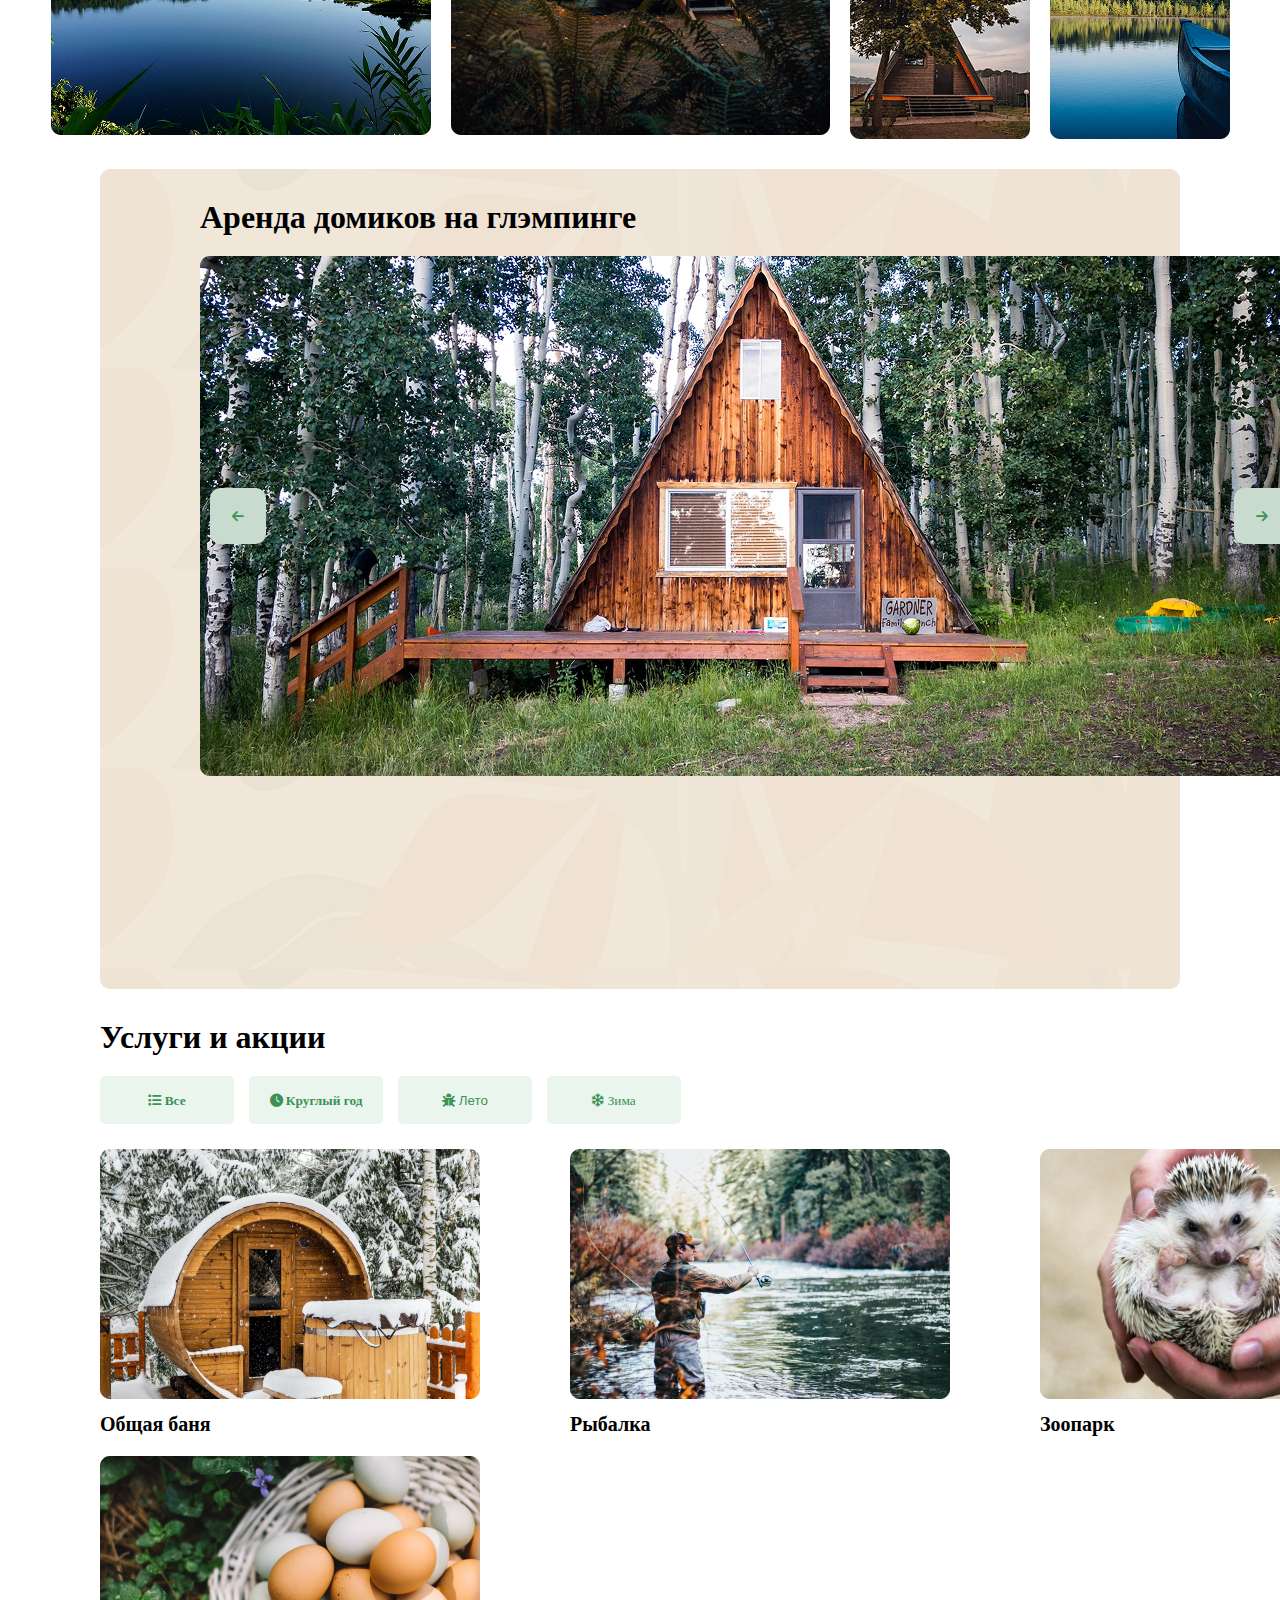
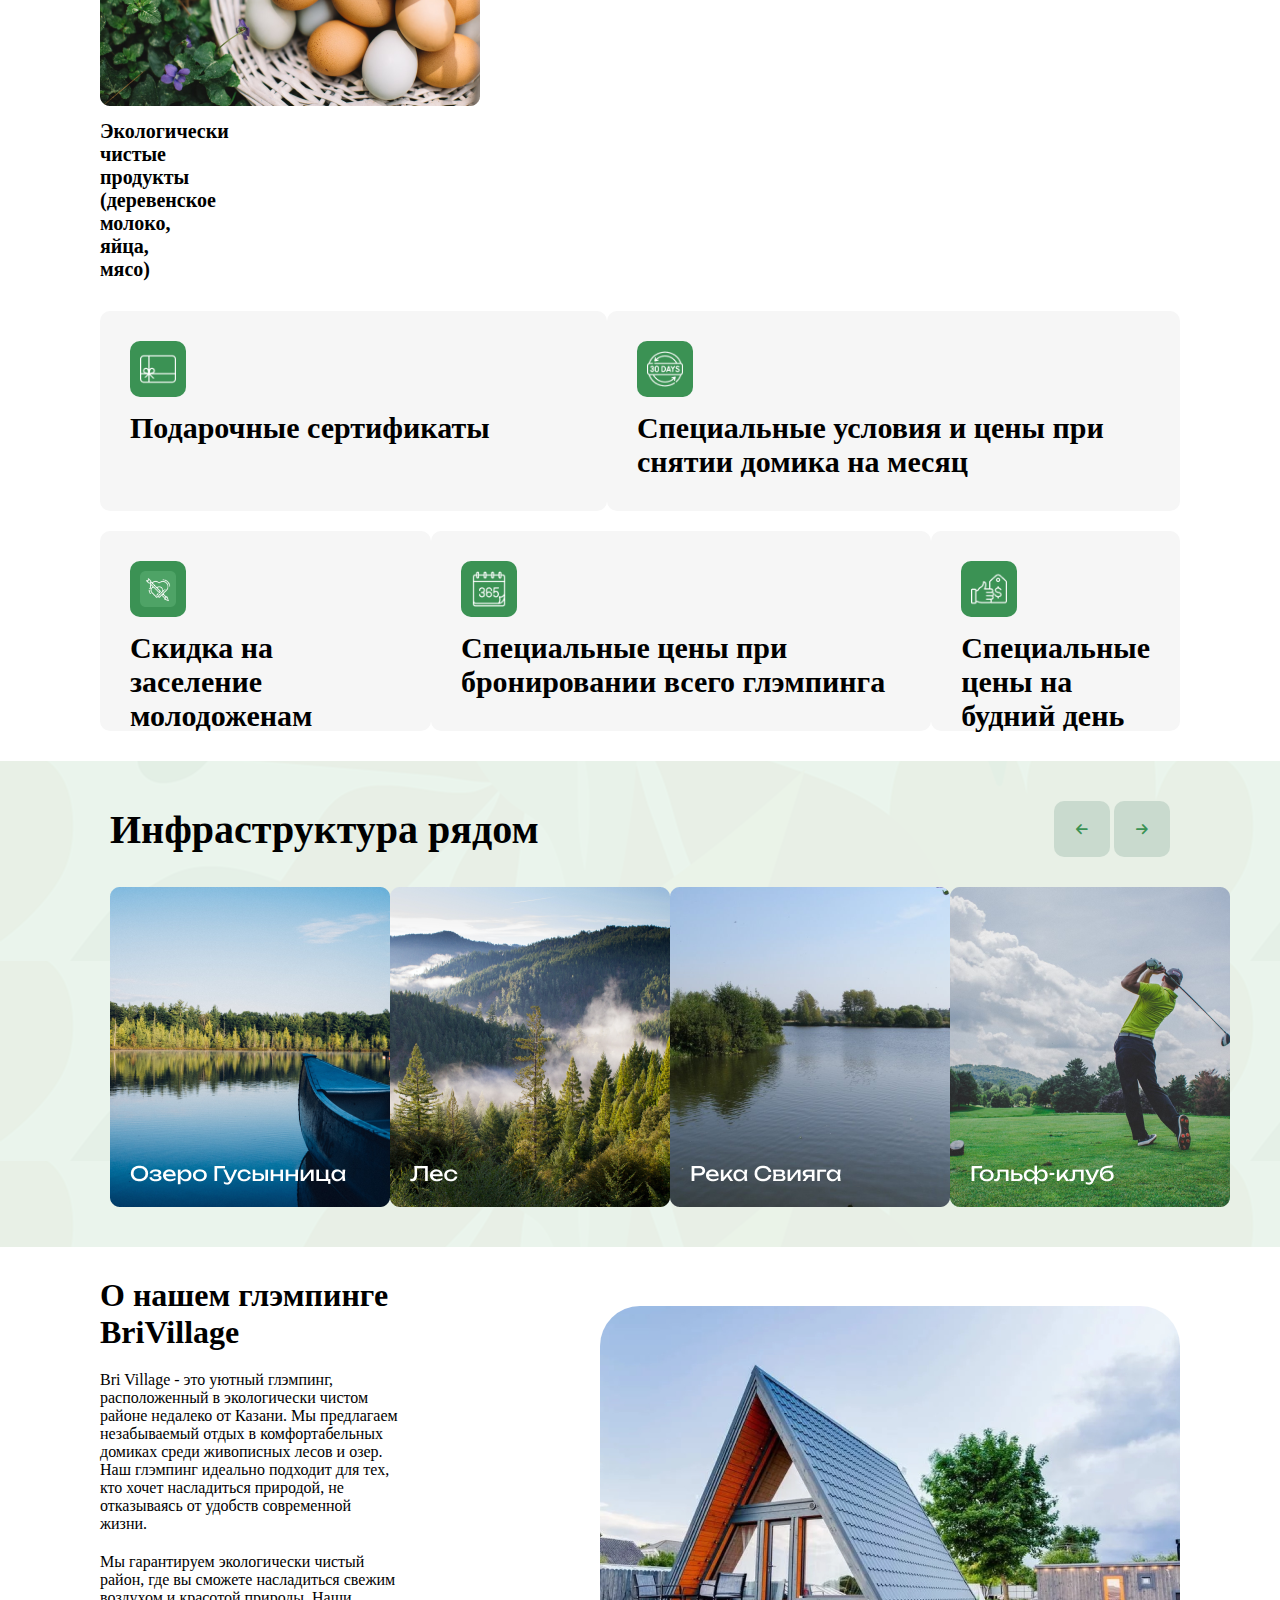
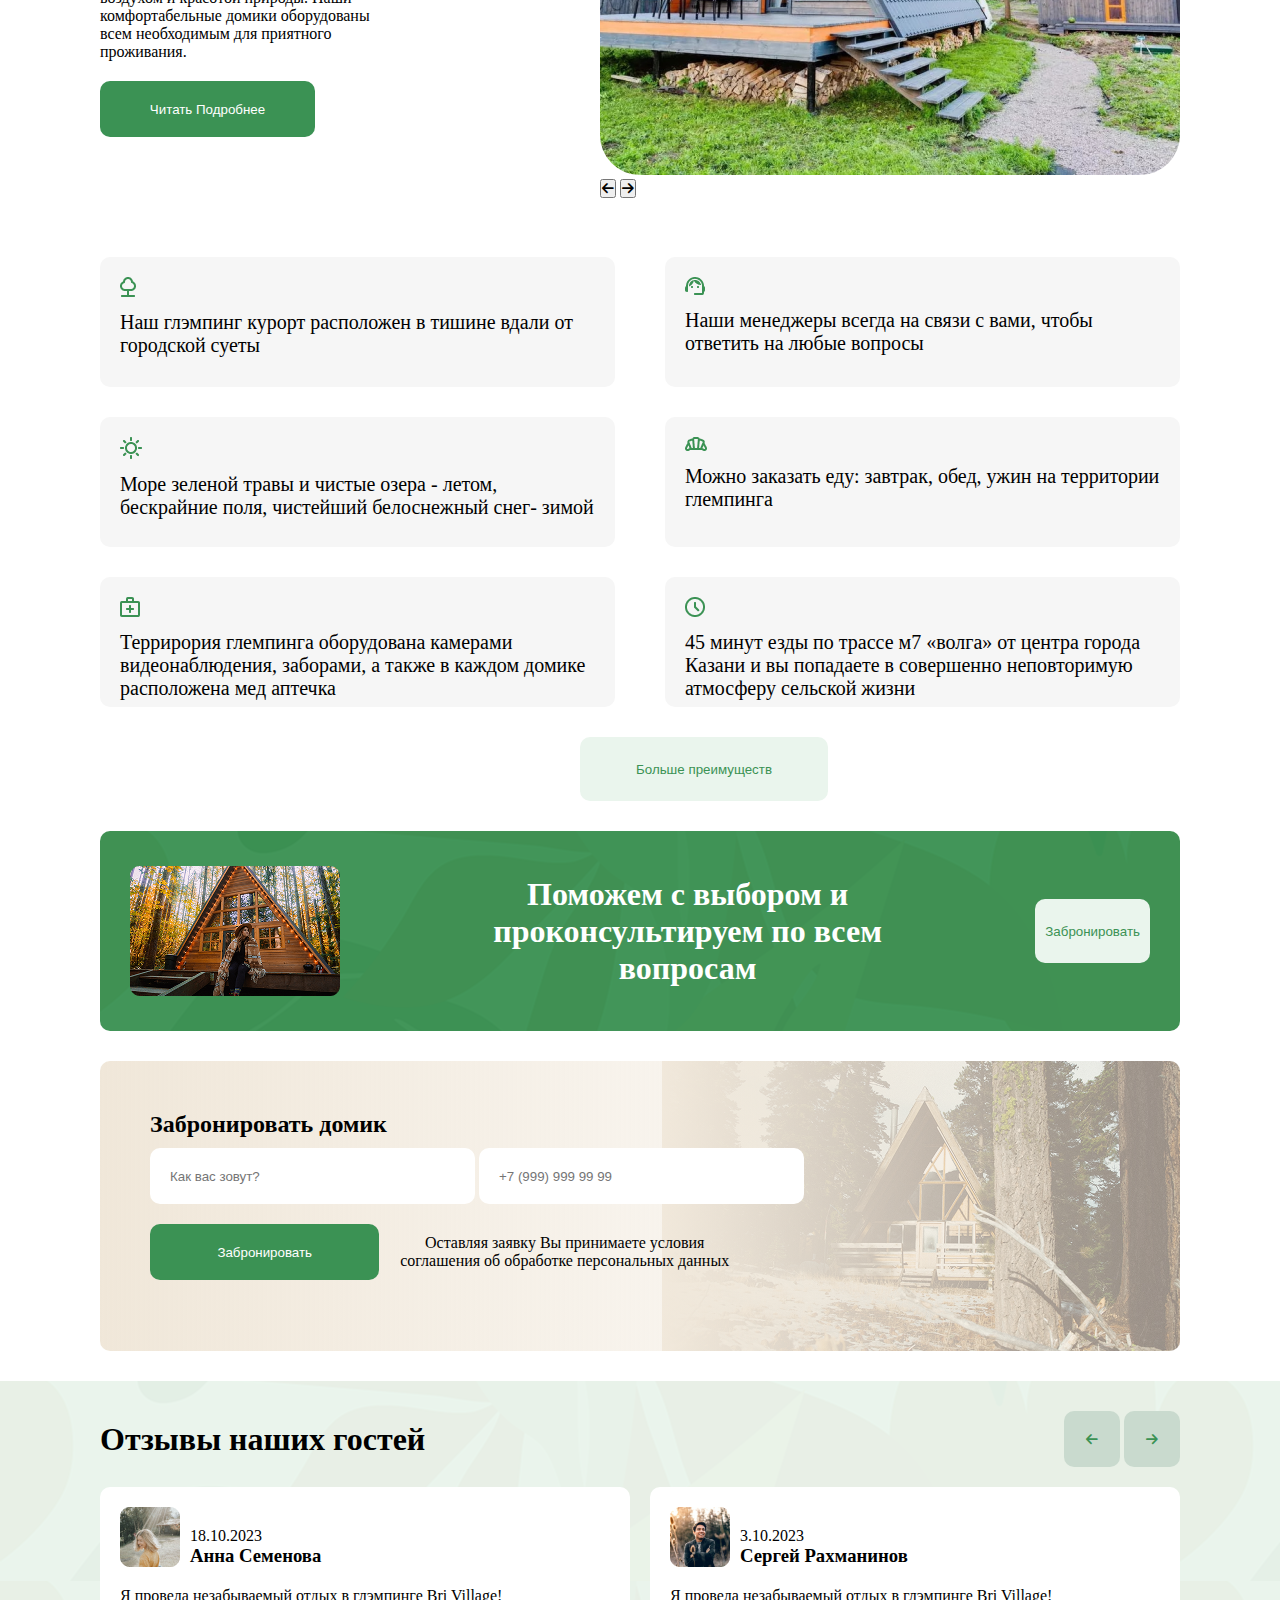
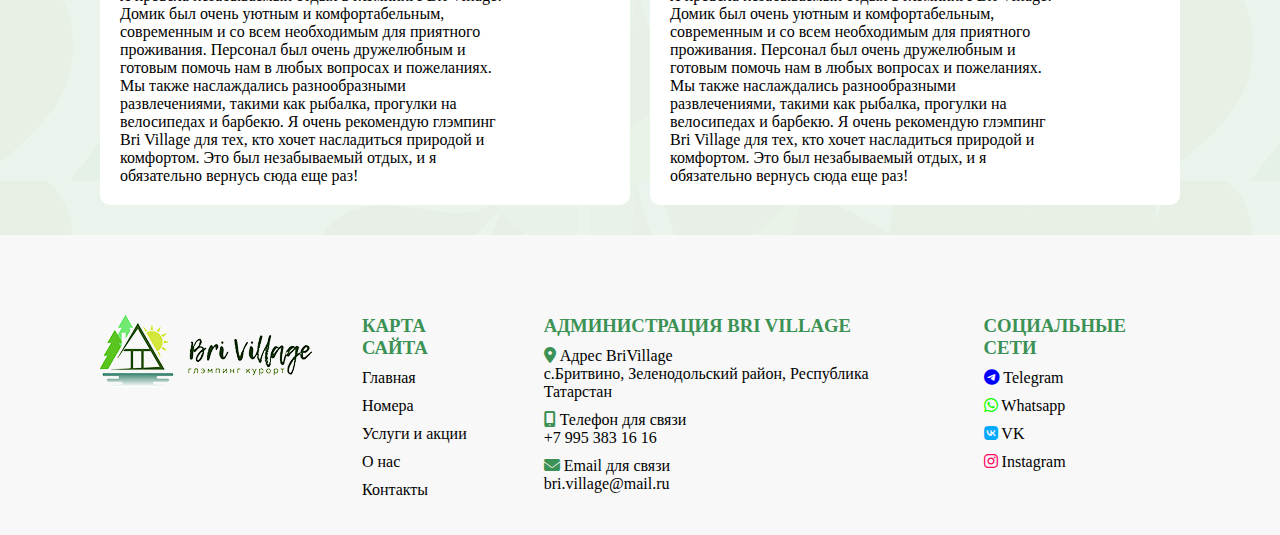
==== commit 65ad736b: "added footer colors" ====
--- a/index.html
+++ b/index.html
@@ -338,10 +338,10 @@
     </div>
     <div class="social-links">
         <h3>СОЦИАЛЬНЫЕ СЕТИ</h3>
-        <p > <i class="fa-brands fa-telegram"></i> Telegram</a>
-        <p> <i class="fa-brands fa-whatsapp"></i> Whatsapp</a>
-        <p ><i class="fa-brands fa-vk"></i> VK</a>
-        <p><i class="fa-brands fa-instagram"></i> Instagram</a>
+        <p class="first1"> <i class="fa-brands fa-telegram"></i> Telegram</a>
+        <p class="second1"> <i class="fa-brands fa-whatsapp"></i> Whatsapp</a>
+        <p class="third1"><i class="fa-brands fa-vk"></i> VK</a>
+        <p class="fourth1"><i class="fa-brands fa-instagram"></i> Instagram</a>
     </div>
 </footer>
 </body>
--- a/style.css
+++ b/style.css
@@ -572,12 +572,31 @@
     height: 300px;
     padding: 80px 100px;
 }
+footer h3{
+    color: #3B9254;
+}
 .contacts div{
     margin-top: 10px;
 }
+.contacts p i{
+    color: #3B9254;
+}
 .map p{
     margin-top: 10px;
 }
 .social-links p{
     margin-top: 10px;
+}
+.first1 i{
+    color: blue;
+}
+.second1 i{
+    color: rgb(21, 255, 0);
+}
+.third1 i{
+    color: rgb(0, 170, 255);
+}
+.fourth1 i{
+    color: #ff0a64;
+    ;
 }